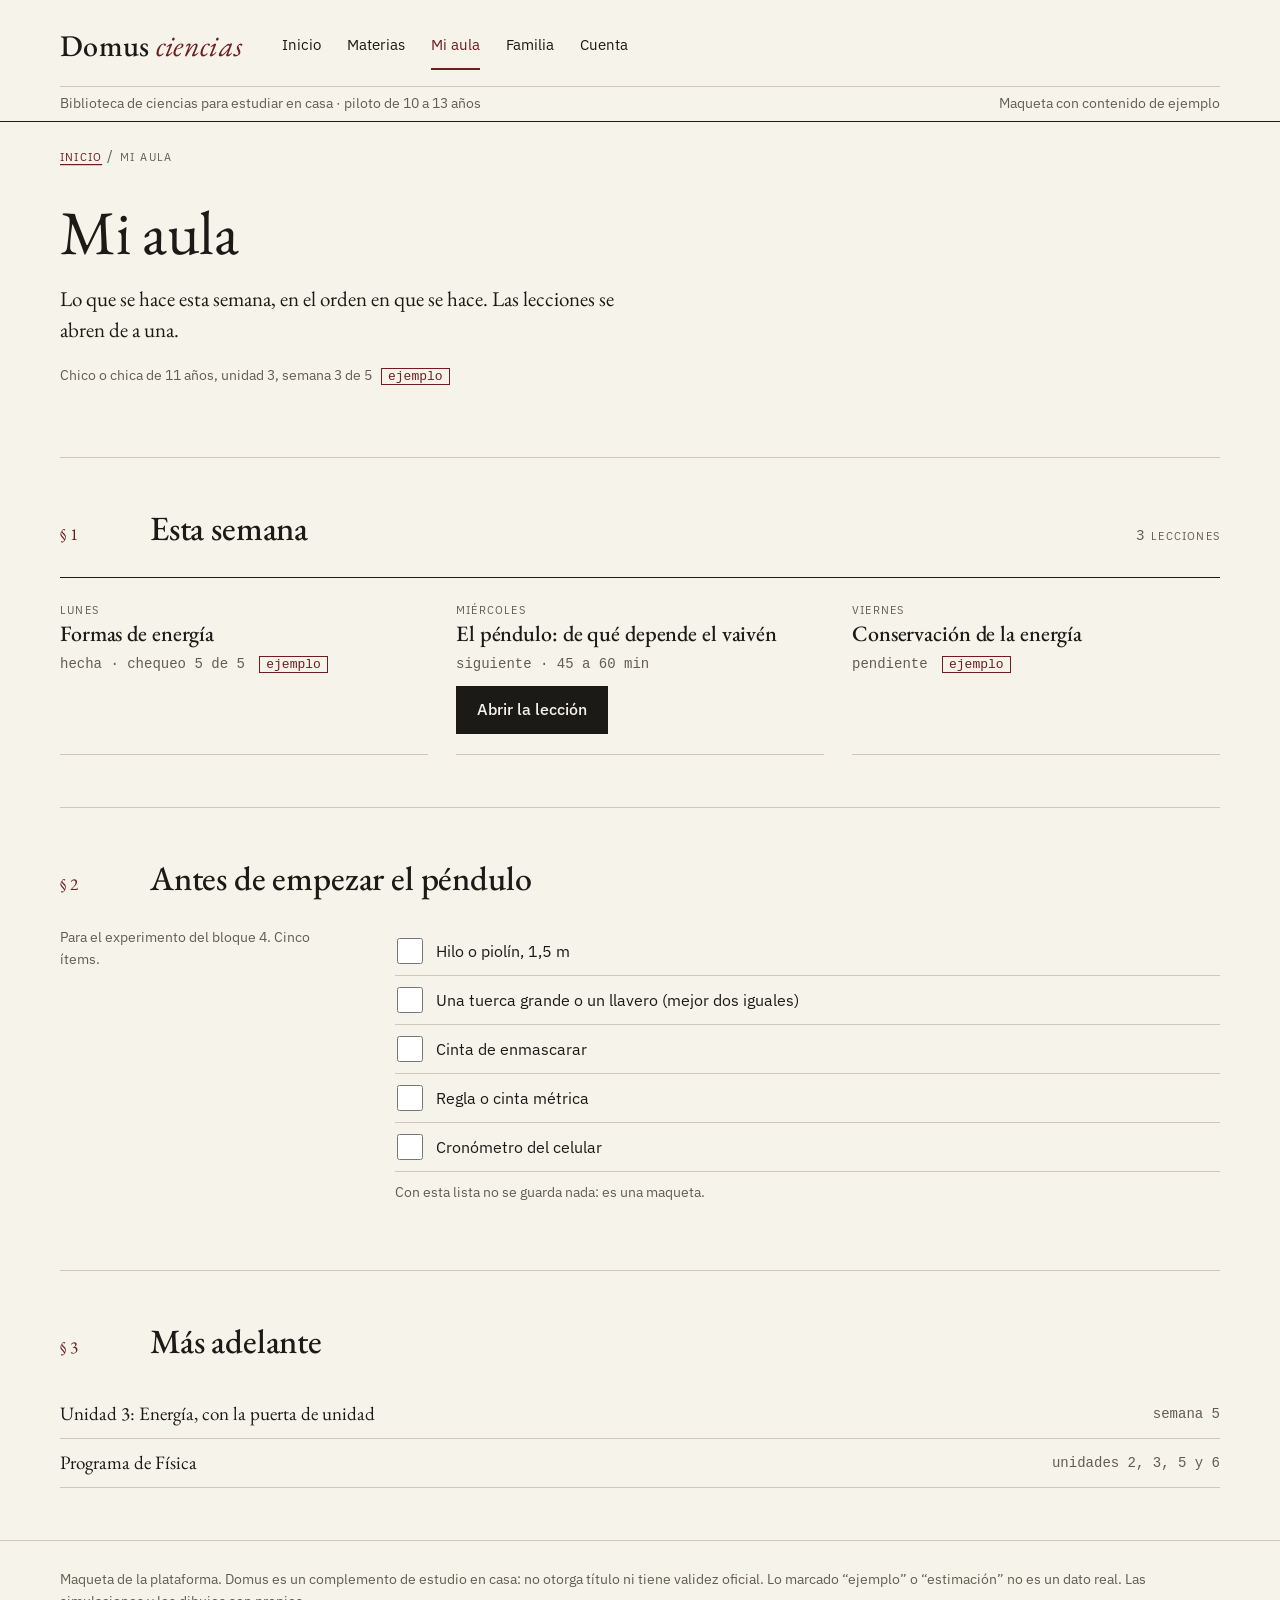
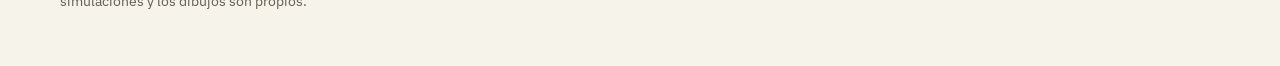
==== aula.html @ 7e51e681 "Maqueta navegable" ====
<!doctype html>
<html lang="es-AR">
<head>
<meta charset="utf-8">
<meta name="viewport" content="width=device-width,initial-scale=1">
<title>Mi aula · Domus</title>
<meta name="description" content="Domus: ciencias para estudiar en casa. Maqueta.">
<link rel="stylesheet" href="estilo.css">
</head>
<body>
<svg width="0" height="0" style="position:absolute" aria-hidden="true" focusable="false"><filter id="rough"><feTurbulence baseFrequency=".03" numOctaves="2" seed="3"/><feDisplacementMap in="SourceGraphic" scale="1.6"/></filter></svg>
<header class="top"><div class="wrap">
 <div class="bar">
  <a class="brand" href="index.html">Domus <i>ciencias</i></a>
  <nav class="main" aria-label="Principal"><a href="index.html"><svg viewBox="0 0 24 24" aria-hidden="true"><path d="M3 11 12 4l9 7"/><path d="M6 10v10h12V10"/><path d="M10 20v-5h4v5"/></svg><span>Inicio</span></a><a href="materias.html"><svg viewBox="0 0 24 24" aria-hidden="true"><rect x="4" y="4" width="7" height="7"/><rect x="13" y="4" width="7" height="7"/><rect x="4" y="13" width="7" height="7"/><rect x="13" y="13" width="7" height="7"/></svg><span>Materias</span></a><a href="aula.html" aria-current="page"><svg viewBox="0 0 24 24" aria-hidden="true"><path d="M12 6c-2-1.5-5-2-8-2v14c3 0 6 .5 8 2 2-1.5 5-2 8-2V4c-3 0-6 .5-8 2Z"/><path d="M12 6v14"/></svg><span>Mi aula</span></a><a href="familia.html"><svg viewBox="0 0 24 24" aria-hidden="true"><circle cx="9" cy="8" r="3"/><path d="M3 20c0-3.5 2.7-6 6-6s6 2.5 6 6"/><circle cx="17" cy="9" r="2.3"/><path d="M16.5 14.2c2.6.2 4.5 2.2 4.5 5.3"/></svg><span>Familia</span></a><a href="cuenta.html"><svg viewBox="0 0 24 24" aria-hidden="true"><circle cx="12" cy="12" r="9"/><circle cx="12" cy="10" r="3"/><path d="M6.5 18c1.2-2.2 3.2-3.2 5.5-3.2s4.3 1 5.5 3.2"/></svg><span>Cuenta</span></a></nav>
 </div>
 <div class="sub"><span>Biblioteca de ciencias para estudiar en casa · piloto de 10 a 13 años</span><span>Maqueta con contenido de ejemplo</span></div>
</div></header>
<main class="wrap">

<p class="sc crumb"><a href="index.html">Inicio</a> / Mi aula</p>
<div class="hero" style="grid-template-columns:1fr;padding-top:18px">
 <div><h1>Mi aula</h1>
 <p class="lede">Lo que se hace esta semana, en el orden en que se hace. Las lecciones se abren de a una.</p>
 <p class="small">Chico o chica de 11 años, unidad 3, semana 3 de 5 <span class="ej">ejemplo</span></p></div>
</div>
<section><div class="shead"><span class="num">§ 1</span><h2>Esta semana</h2><span class="sc">3 lecciones</span></div>
<div class="cards c3">
 <div class="card"><span class="sc">lunes</span><h3>Formas de energía</h3><p class="meta">hecha · chequeo 5 de 5 <span class="ej">ejemplo</span></p></div>
 <a class="card" href="leccion.html"><span class="sc">miércoles</span><h3>El péndulo: de qué depende el vaivén</h3><p class="meta">siguiente · 45 a 60 min</p><p><span class="btn p" style="margin-top:6px">Abrir la lección</span></p></a>
 <div class="card"><span class="sc">viernes</span><h3>Conservación de la energía</h3><p class="meta">pendiente <span class="ej">ejemplo</span></p></div>
</div></section>
<section><div class="shead"><span class="num">§ 2</span><h2>Antes de empezar el péndulo</h2></div>
<div class="cols2"><div><p class="small">Para el experimento del bloque 4. Cinco ítems.</p></div>
<div><div class="check"><input type="checkbox" id="m1"><label for="m1">Hilo o piolín, 1,5 m</label></div>
<div class="check"><input type="checkbox" id="m2"><label for="m2">Una tuerca grande o un llavero (mejor dos iguales)</label></div>
<div class="check"><input type="checkbox" id="m3"><label for="m3">Cinta de enmascarar</label></div>
<div class="check"><input type="checkbox" id="m4"><label for="m4">Regla o cinta métrica</label></div>
<div class="check"><input type="checkbox" id="m5"><label for="m5">Cronómetro del celular</label></div>
<p class="small" style="margin-top:10px">Con esta lista no se guarda nada: es una maqueta.</p></div></div></section>
<section><div class="shead"><span class="num">§ 3</span><h2>Más adelante</h2></div>
<ol class="toc"><li><a href="unidad.html">Unidad 3: Energía, con la puerta de unidad<span>semana 5</span></a></li><li><a href="materia.html">Programa de Física<span>unidades 2, 3, 5 y 6</span></a></li></ol></section>

</main>
<footer><div class="wrap"><p>Maqueta de la plataforma. Domus es un complemento de estudio en casa: no otorga título ni tiene validez oficial. Lo marcado “ejemplo” o “estimación” no es un dato real. Las simulaciones y los dibujos son propios.</p></div></footer>
<script src="comun.js"></script>
</body>
</html>
---- estilo.css ----
/* Domus · maqueta. Sistema visual editorial: papel, tinta, un bordó. */
@font-face{font-family:'EB Garamond';font-style:normal;font-weight:400 600;font-display:swap;src:url(fuentes/eb-garamond.woff2) format('woff2')}
@font-face{font-family:'EB Garamond';font-style:italic;font-weight:400 500;font-display:swap;src:url(fuentes/eb-garamond-italic.woff2) format('woff2')}
@font-face{font-family:'IBM Plex Sans';font-style:normal;font-weight:400 600;font-display:swap;src:url(fuentes/plex-sans.woff2) format('woff2')}
:root{
 --paper:#f6f3ea;--card:#fbf9f3;--ink:#1b1a17;--mute:#625c51;--rule:#cfc8b8;--line:#8a8372;--acc:#6e1e1e;
 --serif:'EB Garamond',Georgia,'Times New Roman',serif;
 --sans:'IBM Plex Sans',system-ui,-apple-system,'Segoe UI',Roboto,Arial,sans-serif;
 --mono:ui-monospace,'IBM Plex Mono',Menlo,Consolas,monospace;
 --hit:48px;--measure:62ch;
}
*{box-sizing:border-box}
html{-webkit-text-size-adjust:100%;scroll-padding-top:16px}
body{margin:0;background:var(--paper);color:var(--ink);font:400 16px/1.55 var(--sans);padding-bottom:72px}
a{color:inherit;text-decoration:none}
p a,.txt a,dd a{color:var(--acc);text-decoration:underline;text-underline-offset:3px}
:focus-visible{outline:3px solid var(--acc);outline-offset:2px}
.sc{font-variant:small-caps;letter-spacing:.08em;text-transform:lowercase;font-size:15px;color:var(--mute)}
.wrap{max-width:1240px;margin:0 auto;padding:0 20px}
h1,h2,h3{font-family:var(--serif);font-weight:400;margin:0;letter-spacing:-.005em}
h1{font-size:42px;line-height:1.04}
h2{font-size:30px;font-weight:500;line-height:1.1}
h3,h2.h3{font-size:22px;font-weight:500;line-height:1.2}
p{margin:0 0 1em;max-width:var(--measure)}
.lede{font-family:var(--serif);font-size:21px;line-height:1.45;max-width:560px;margin:20px 0}
.small{font-size:14px;color:var(--mute)}
.num{font-family:var(--serif);font-size:17px;color:var(--acc)}
.mono{font-family:var(--mono);font-size:14px}

/* encabezado y navegación */
header.top{border-bottom:1px solid var(--ink);background:var(--paper)}
.top .bar{display:flex;align-items:center;justify-content:space-between;gap:18px;padding:12px 0}
.brand{font-family:var(--serif);font-size:30px;font-weight:500;letter-spacing:.01em;white-space:nowrap}
.brand i{color:var(--acc);font-weight:400}
.sub{display:none}
nav.main{position:fixed;left:0;right:0;bottom:0;z-index:40;background:var(--paper);border-top:1px solid var(--ink);display:flex;padding-bottom:env(safe-area-inset-bottom)}
nav.main a{flex:1;min-height:60px;display:flex;flex-direction:column;align-items:center;justify-content:center;gap:2px;font-size:13px;color:var(--ink);border-top:3px solid transparent;margin-top:-1px;padding:4px 0}
nav.main a svg{width:24px;height:24px;fill:none;stroke:currentColor;stroke-width:1.4;stroke-linecap:round;stroke-linejoin:round}
nav.main a[aria-current=page]{color:var(--acc);border-top-color:var(--acc)}
.top .bar .hdr-link{display:none}

/* botones, campos */
.btn{display:inline-flex;align-items:center;justify-content:center;min-height:var(--hit);border:1px solid var(--ink);padding:8px 20px;font:500 16px/1.2 var(--sans);background:transparent;color:var(--ink);cursor:pointer;border-radius:0}
.btn.p{background:var(--ink);color:var(--paper)}
.btn:hover,.btn:active{border-color:var(--acc);color:var(--acc)}
.btn.p:hover,.btn.p:active{background:var(--acc);color:var(--paper)}
.btn[disabled]{opacity:.55;cursor:not-allowed}
.btns{display:flex;flex-wrap:wrap;gap:10px}
input[type=email],input[type=number],select{width:100%;min-height:var(--hit);font:16px var(--sans);padding:8px 12px;background:var(--card);border:2px solid var(--line);color:var(--ink);border-radius:0}
label{display:block;font-weight:500;margin:0 0 6px}
.chip{display:inline-flex;align-items:center;min-height:var(--hit);padding:8px 14px;border:2px solid var(--line);background:var(--card);font:16px var(--sans);color:var(--ink);cursor:pointer;border-radius:0;text-align:left}
.chip[aria-pressed=true],.chip[aria-checked=true]{border-color:var(--ink);background:var(--ink);color:var(--paper)}
.chips{display:flex;flex-wrap:wrap;gap:8px}
.ej{display:inline-block;font:13px var(--mono);color:var(--acc);border:1px solid var(--acc);padding:0 6px;margin-left:6px;vertical-align:middle;white-space:nowrap}
.tag{display:inline-block;font:13px var(--mono);padding:2px 8px;border:1px solid var(--line);margin:0 6px 4px 0}
.tag.scr{background:var(--ink);color:var(--paper);border-color:var(--ink)}
.notice{border-left:3px solid var(--acc);background:var(--card);padding:12px 16px;margin:18px 0}
.notice p:last-child{margin:0}

/* secciones */
section{padding:36px 0;border-bottom:1px solid var(--rule)}
section:last-of-type{border-bottom:0}
.crumb{padding-top:22px}
.crumb a{border-bottom:1px solid var(--rule)}
.shead{display:grid;grid-template-columns:48px 1fr;align-items:baseline;gap:4px 0;margin-bottom:22px}
.shead .sc,.shead>a{grid-column:2}
.shead>a.sc{display:inline-flex;align-items:center;min-height:44px}
.hero{display:grid;gap:28px;padding:30px 0 34px;border-bottom:1px solid var(--rule)}
.hero .art{max-width:380px}
svg.d{fill:none;stroke:var(--ink);stroke-width:1.2;stroke-linecap:round;stroke-linejoin:round;filter:url(#rough)}
svg.d .a{stroke:var(--acc)}
svg.d text{fill:var(--ink);stroke:none;font-family:var(--serif);font-size:11px;font-style:italic}
.subjects{display:grid;border-top:1px solid var(--ink)}
.subj{padding:20px 0;border-bottom:1px solid var(--rule);display:grid;grid-template-columns:84px 1fr;gap:18px;align-items:start;min-height:var(--hit)}
.subj svg{width:84px;height:84px}
.subj:hover h3,.card:hover h3{color:var(--acc)}
.subj p{margin:6px 0 0;font-size:15px;color:var(--mute)}
.cards{display:grid;border-top:1px solid var(--ink)}
.card{padding:18px 0 20px;border-bottom:1px solid var(--rule);display:block}
.card .meta{font:14px var(--mono);color:var(--mute);margin-top:8px}
.card p{font-size:15px;margin:8px 0 0;color:#3b3833}
.toc{padding:0;margin:0;list-style:none}
.toc li{border-bottom:1px solid var(--rule);font-family:var(--serif);font-size:19px}
.toc li>a,.toc li>.r{display:flex;justify-content:space-between;align-items:center;gap:12px;min-height:var(--hit);padding:6px 0}
.toc li span{font:14px var(--mono);color:var(--mute);text-align:right}
.toc a:hover{color:var(--acc)}
.filters{display:flex;gap:6px 8px;flex-wrap:wrap;align-items:center;margin:0 0 20px}
.filters a,.filters button{min-height:44px;display:inline-flex;align-items:center;padding:0 12px;border:0;border-bottom:2px solid transparent;background:none;font:16px var(--sans);color:var(--ink);cursor:pointer}
.filters [aria-current=true],.filters [aria-pressed=true]{border-bottom-color:var(--acc);color:var(--acc)}
dl.props{display:grid;grid-template-columns:110px 1fr;gap:8px 14px;font-size:15px;border-top:1px solid var(--rule);padding-top:14px;margin:0}
dl.props dt{color:var(--mute)}dl.props dd{margin:0}
ol.obj{padding-left:20px;font-family:var(--serif);font-size:19px;margin:0 0 1em}
ol.obj li,ul.plain li{margin-bottom:.4em}
ul.plain,ol.steps{padding-left:22px;margin:0 0 1em}
ol.steps li{margin-bottom:.45em}
.tbl{width:100%;border-collapse:collapse;font-size:15px}
.tbl th,.tbl td{text-align:left;border-bottom:1px solid var(--rule);padding:9px 12px 9px 0;vertical-align:top}
.tbl thead th,.tbl tr:first-child th{font-family:var(--serif);font-size:19px;font-weight:500;border-bottom:1px solid var(--ink)}
.tbl tbody th{font-weight:400;color:var(--mute)}
.scroll{overflow-x:auto}
.tbl a{display:inline-block;padding:10px 0;color:var(--acc);text-decoration:underline;text-underline-offset:3px}
details{border-bottom:1px solid var(--rule)}
summary{min-height:var(--hit);display:flex;align-items:center;cursor:pointer;font-weight:500;padding:4px 0}
details>*:not(summary){margin-top:0}
.quote{border-left:1px solid var(--acc);padding-left:18px;font-family:var(--serif);font-style:italic;font-size:19px}

/* ficha lateral (panel) */
dialog.ficha{border:0;border-top:1px solid var(--ink);background:var(--paper);color:var(--ink);padding:0;margin:auto 0 0;width:100%;max-width:100%;max-height:88vh;overflow:auto;border-radius:0}
dialog.ficha::backdrop{background:rgba(27,26,23,.4)}
dialog.ficha .in{padding:22px 20px 30px}
dialog.ficha .hd{display:flex;justify-content:space-between;align-items:flex-start;gap:14px;margin-bottom:14px}
dialog.modal{border:1px solid var(--ink);background:var(--paper);color:var(--ink);padding:20px;width:min(480px,calc(100% - 24px));border-radius:0}
dialog.modal::backdrop{background:rgba(27,26,23,.4)}

/* simulación */
.simbox{display:grid;gap:20px}
.stage{border:1px solid var(--ink);background:var(--card)}
.stage canvas{display:block;width:100%;height:360px;touch-action:none}
.ctl{padding:0}
.ctl .line{display:flex;align-items:center;gap:8px;margin-bottom:6px}
.ctl .line .lb{min-width:76px}
.ctl .line b{font:14px var(--mono);font-weight:400;min-width:64px;text-align:right;color:var(--mute)}
.ctl input[type=range]{flex:1;min-width:0;height:44px;margin:0;accent-color:var(--acc);touch-action:pan-y}
.step{min-width:44px;min-height:44px;padding:0;font-size:22px}
.formula{font-family:var(--serif);font-size:30px;font-style:italic;margin:16px 0 4px}
.readout{font:14px/1.7 var(--mono);border-top:1px solid var(--rule);padding-top:10px;margin-top:12px}
.meter{height:14px;border:1px solid var(--ink);background:var(--paper);position:relative;margin:4px 0 8px}
.meter>i{position:absolute;left:0;top:0;bottom:0;background:var(--ink)}
.meter>b{position:absolute;top:-4px;bottom:-4px;width:2px;background:var(--acc)}

/* preguntas y chequeo */
.q{border-top:1px solid var(--rule);padding:14px 0}
.mark{display:flex;gap:8px;margin-top:8px;flex-wrap:wrap}
.opt{display:block;width:100%;text-align:left;margin:6px 0}
.fb{margin-top:8px;padding:10px 12px;border-left:3px solid var(--ink);background:var(--card)}
.fb.bad{border-left-color:var(--acc)}
.sema{display:inline-flex;align-items:center;gap:6px;font-weight:500}
.sema .d{width:22px;height:22px;border:2px solid var(--ink);display:inline-flex;align-items:center;justify-content:center;font-size:14px;line-height:1;flex:none}
.sema.g .d{background:var(--ink);color:var(--paper)}
.sema.y .d{background:linear-gradient(90deg,var(--ink) 50%,var(--paper) 50%)}
.sema.r .d{border-color:var(--acc);color:var(--acc);background:var(--paper)}
.alert{border-left:3px solid var(--acc);padding:10px 14px;margin:10px 0;background:var(--card)}
.check{display:flex;align-items:center;gap:10px;border-bottom:1px solid var(--rule)}
.check input{width:26px;height:26px;accent-color:var(--acc);flex:none;margin-left:2px}
.check label{margin:0;font-weight:400;flex:1;min-height:var(--hit);display:flex;align-items:center}
.pc{display:grid;gap:16px}
.pc>div{border-top:1px solid var(--ink);padding-top:12px}
footer{padding:28px 0 40px;font-size:14px;color:var(--mute);border-top:1px solid var(--rule)}
footer p{max-width:none}

@media(max-width:959px){
 .simbox>div:first-child{display:contents}
 .stage{position:sticky;top:0;z-index:5}
 .stage canvas{height:min(280px,36vh)}
}
@media(min-width:760px){
 .wrap{padding:0 32px}
 .subjects{grid-template-columns:repeat(2,1fr);column-gap:32px}
 .cards.c2,.cards.c3{grid-template-columns:repeat(2,1fr);column-gap:28px}
 .pc{grid-template-columns:1fr 1fr;gap:28px}
}
@media(min-width:960px){
 body{padding-bottom:0}
 h1{font-size:62px}h2{font-size:34px}
 .wrap{padding:0 40px}
 .top .bar{padding:22px 0 16px;justify-content:flex-start;gap:40px}
 nav.main{position:static;border:0;background:none;padding:0;gap:26px;flex:1;width:auto}
 nav.main a{flex:none;flex-direction:row;min-height:var(--hit);border-top:0;border-bottom:2px solid transparent;margin:0;font-size:15px;gap:7px}
 nav.main a svg{display:none}
 nav.main a[aria-current=page]{border-bottom-color:var(--acc)}
 .sub{display:flex;justify-content:space-between;border-top:1px solid var(--rule);padding:6px 0;font-size:14px;color:var(--mute)}
 .top .bar .hdr-link{display:inline-flex}
 .hero{grid-template-columns:7fr 5fr;gap:60px;padding:64px 0 56px;align-items:center}
 section{padding:52px 0}
 .shead{grid-template-columns:90px 1fr auto;margin-bottom:30px}
 .shead .sc,.shead>a{grid-column:auto}
 .subjects{grid-template-columns:repeat(3,1fr);column-gap:36px}
 .cards.c3{grid-template-columns:repeat(3,1fr)}
 .cards.c4{grid-template-columns:repeat(4,1fr);column-gap:28px}
 .cols2{display:grid;grid-template-columns:3fr 9fr;gap:60px}
 .feature{display:grid;grid-template-columns:5fr 7fr;gap:60px}
 .simbox{grid-template-columns:8fr 4fr;gap:48px;align-items:start}
 .stage canvas{height:440px}
 dialog.ficha{margin:0 0 0 auto;width:520px;height:100%;max-height:100%;border-top:0;border-left:1px solid var(--ink)}
 dialog.ficha .in{padding:40px}
 .pc{grid-template-columns:1fr 1fr}
}
.row{display:flex;flex-wrap:wrap;gap:8px}
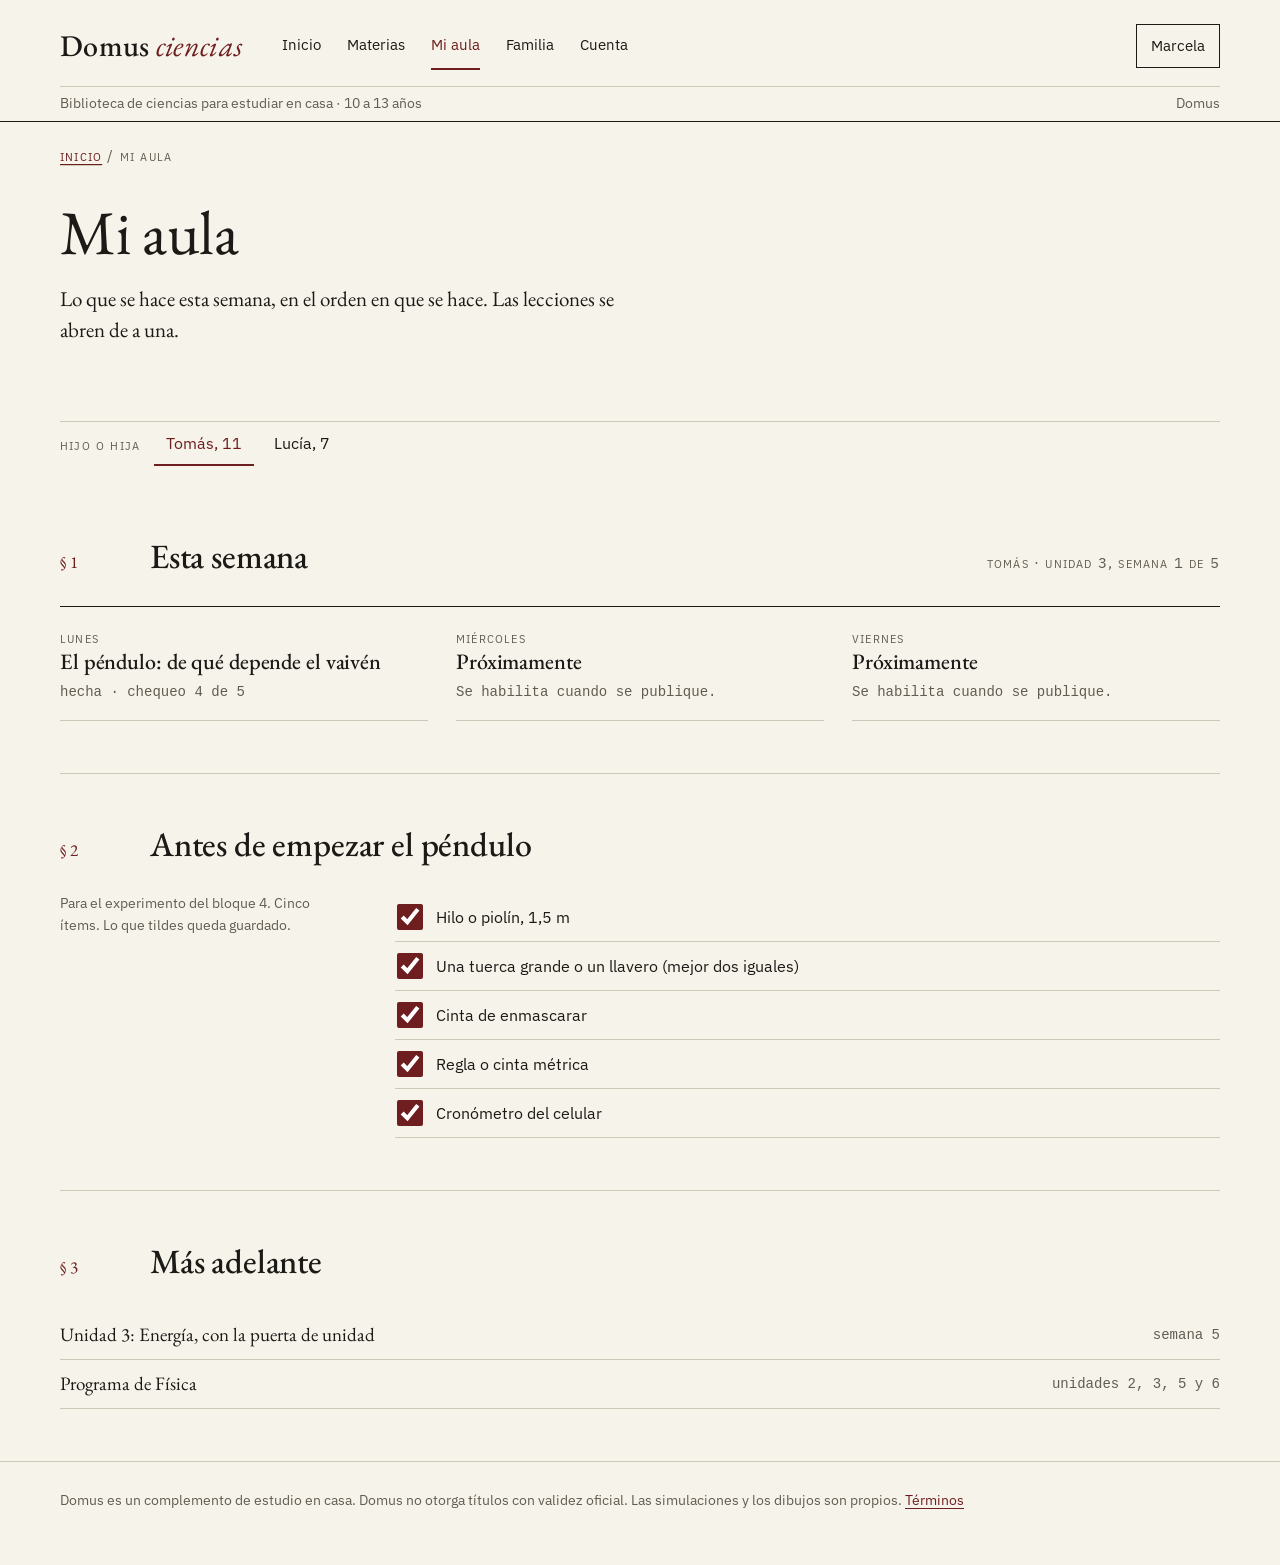
==== commit 38d4c5d2: "Domus: versión navegable" ====
--- a/aula.html
+++ b/aula.html
@@ -4,7 +4,7 @@
 <meta charset="utf-8">
 <meta name="viewport" content="width=device-width,initial-scale=1">
 <title>Mi aula · Domus</title>
-<meta name="description" content="Domus: ciencias para estudiar en casa. Maqueta.">
+<meta name="description" content="Domus: ciencias para estudiar en casa.">
 <link rel="stylesheet" href="estilo.css">
 </head>
 <body>
@@ -13,36 +13,22 @@
  <div class="bar">
   <a class="brand" href="index.html">Domus <i>ciencias</i></a>
   <nav class="main" aria-label="Principal"><a href="index.html"><svg viewBox="0 0 24 24" aria-hidden="true"><path d="M3 11 12 4l9 7"/><path d="M6 10v10h12V10"/><path d="M10 20v-5h4v5"/></svg><span>Inicio</span></a><a href="materias.html"><svg viewBox="0 0 24 24" aria-hidden="true"><rect x="4" y="4" width="7" height="7"/><rect x="13" y="4" width="7" height="7"/><rect x="4" y="13" width="7" height="7"/><rect x="13" y="13" width="7" height="7"/></svg><span>Materias</span></a><a href="aula.html" aria-current="page"><svg viewBox="0 0 24 24" aria-hidden="true"><path d="M12 6c-2-1.5-5-2-8-2v14c3 0 6 .5 8 2 2-1.5 5-2 8-2V4c-3 0-6 .5-8 2Z"/><path d="M12 6v14"/></svg><span>Mi aula</span></a><a href="familia.html"><svg viewBox="0 0 24 24" aria-hidden="true"><circle cx="9" cy="8" r="3"/><path d="M3 20c0-3.5 2.7-6 6-6s6 2.5 6 6"/><circle cx="17" cy="9" r="2.3"/><path d="M16.5 14.2c2.6.2 4.5 2.2 4.5 5.3"/></svg><span>Familia</span></a><a href="cuenta.html"><svg viewBox="0 0 24 24" aria-hidden="true"><circle cx="12" cy="12" r="9"/><circle cx="12" cy="10" r="3"/><path d="M6.5 18c1.2-2.2 3.2-3.2 5.5-3.2s4.3 1 5.5 3.2"/></svg><span>Cuenta</span></a></nav>
+  <a class="quien" id="quien" href="cuenta.html">Ingresar</a>
  </div>
- <div class="sub"><span>Biblioteca de ciencias para estudiar en casa · piloto de 10 a 13 años</span><span>Maqueta con contenido de ejemplo</span></div>
+ <div class="sub"><span>Biblioteca de ciencias para estudiar en casa · 10 a 13 años</span><span>Domus</span></div>
 </div></header>
 <main class="wrap">
 
 <p class="sc crumb"><a href="index.html">Inicio</a> / Mi aula</p>
-<div class="hero" style="grid-template-columns:1fr;padding-top:18px">
- <div><h1>Mi aula</h1>
- <p class="lede">Lo que se hace esta semana, en el orden en que se hace. Las lecciones se abren de a una.</p>
- <p class="small">Chico o chica de 11 años, unidad 3, semana 3 de 5 <span class="ej">ejemplo</span></p></div>
-</div>
-<section><div class="shead"><span class="num">§ 1</span><h2>Esta semana</h2><span class="sc">3 lecciones</span></div>
-<div class="cards c3">
- <div class="card"><span class="sc">lunes</span><h3>Formas de energía</h3><p class="meta">hecha · chequeo 5 de 5 <span class="ej">ejemplo</span></p></div>
- <a class="card" href="leccion.html"><span class="sc">miércoles</span><h3>El péndulo: de qué depende el vaivén</h3><p class="meta">siguiente · 45 a 60 min</p><p><span class="btn p" style="margin-top:6px">Abrir la lección</span></p></a>
- <div class="card"><span class="sc">viernes</span><h3>Conservación de la energía</h3><p class="meta">pendiente <span class="ej">ejemplo</span></p></div>
-</div></section>
-<section><div class="shead"><span class="num">§ 2</span><h2>Antes de empezar el péndulo</h2></div>
-<div class="cols2"><div><p class="small">Para el experimento del bloque 4. Cinco ítems.</p></div>
-<div><div class="check"><input type="checkbox" id="m1"><label for="m1">Hilo o piolín, 1,5 m</label></div>
-<div class="check"><input type="checkbox" id="m2"><label for="m2">Una tuerca grande o un llavero (mejor dos iguales)</label></div>
-<div class="check"><input type="checkbox" id="m3"><label for="m3">Cinta de enmascarar</label></div>
-<div class="check"><input type="checkbox" id="m4"><label for="m4">Regla o cinta métrica</label></div>
-<div class="check"><input type="checkbox" id="m5"><label for="m5">Cronómetro del celular</label></div>
-<p class="small" style="margin-top:10px">Con esta lista no se guarda nada: es una maqueta.</p></div></div></section>
-<section><div class="shead"><span class="num">§ 3</span><h2>Más adelante</h2></div>
-<ol class="toc"><li><a href="unidad.html">Unidad 3: Energía, con la puerta de unidad<span>semana 5</span></a></li><li><a href="materia.html">Programa de Física<span>unidades 2, 3, 5 y 6</span></a></li></ol></section>
+<div class="hero" style="grid-template-columns:1fr;padding-top:18px"><div><h1>Mi aula</h1>
+<p class="lede">Lo que se hace esta semana, en el orden en que se hace. Las lecciones se abren de a una.</p></div></div>
+<div id="app"><noscript><p>Esta página necesita JavaScript para mostrar los datos de tu cuenta.</p></noscript></div>
 
 </main>
-<footer><div class="wrap"><p>Maqueta de la plataforma. Domus es un complemento de estudio en casa: no otorga título ni tiene validez oficial. Lo marcado “ejemplo” o “estimación” no es un dato real. Las simulaciones y los dibujos son propios.</p></div></footer>
+<footer><div class="wrap"><p>Domus es un complemento de estudio en casa. Domus no otorga títulos con validez oficial. Las simulaciones y los dibujos son propios. <a href="cuenta.html#terminos">Términos</a></p></div></footer>
 <script src="comun.js"></script>
+<script src="estado.js"></script>
+<script src="selector.js"></script>
+<script src="aula.js"></script>
 </body>
 </html>
--- a/estilo.css
+++ b/estilo.css
@@ -1,4 +1,4 @@
-/* Domus · maqueta. Sistema visual editorial: papel, tinta, un bordó. */
+/* Domus. Sistema visual editorial: papel, tinta, un bordó. */
 @font-face{font-family:'EB Garamond';font-style:normal;font-weight:400 600;font-display:swap;src:url(fuentes/eb-garamond.woff2) format('woff2')}
 @font-face{font-family:'EB Garamond';font-style:italic;font-weight:400 500;font-display:swap;src:url(fuentes/eb-garamond-italic.woff2) format('woff2')}
 @font-face{font-family:'IBM Plex Sans';font-style:normal;font-weight:400 600;font-display:swap;src:url(fuentes/plex-sans.woff2) format('woff2')}
@@ -46,12 +46,11 @@
 .btn.p:hover,.btn.p:active{background:var(--acc);color:var(--paper)}
 .btn[disabled]{opacity:.55;cursor:not-allowed}
 .btns{display:flex;flex-wrap:wrap;gap:10px}
-input[type=email],input[type=number],select{width:100%;min-height:var(--hit);font:16px var(--sans);padding:8px 12px;background:var(--card);border:2px solid var(--line);color:var(--ink);border-radius:0}
+input[type=email],input[type=number],input[type=text],input[type=password],select{width:100%;min-height:var(--hit);font:16px var(--sans);padding:8px 12px;background:var(--card);border:2px solid var(--line);color:var(--ink);border-radius:0}
 label{display:block;font-weight:500;margin:0 0 6px}
 .chip{display:inline-flex;align-items:center;min-height:var(--hit);padding:8px 14px;border:2px solid var(--line);background:var(--card);font:16px var(--sans);color:var(--ink);cursor:pointer;border-radius:0;text-align:left}
 .chip[aria-pressed=true],.chip[aria-checked=true]{border-color:var(--ink);background:var(--ink);color:var(--paper)}
 .chips{display:flex;flex-wrap:wrap;gap:8px}
-.ej{display:inline-block;font:13px var(--mono);color:var(--acc);border:1px solid var(--acc);padding:0 6px;margin-left:6px;vertical-align:middle;white-space:nowrap}
 .tag{display:inline-block;font:13px var(--mono);padding:2px 8px;border:1px solid var(--line);margin:0 6px 4px 0}
 .tag.scr{background:var(--ink);color:var(--paper);border-color:var(--ink)}
 .notice{border-left:3px solid var(--acc);background:var(--card);padding:12px 16px;margin:18px 0}
@@ -186,3 +185,8 @@
  .pc{grid-template-columns:1fr 1fr}
 }
 .row{display:flex;flex-wrap:wrap;gap:8px}
+
+.quien{display:inline-flex;align-items:center;min-height:44px;padding:0 14px;border:1px solid var(--ink);font-size:15px;color:var(--ink);white-space:nowrap;max-width:140px;overflow:hidden;text-overflow:ellipsis}
+.quien:hover{color:var(--acc);border-color:var(--acc)}
+@media(min-width:960px){.top .bar .quien{margin-left:auto}}
+.vh{position:absolute;width:1px;height:1px;overflow:hidden;clip:rect(0 0 0 0);white-space:nowrap}
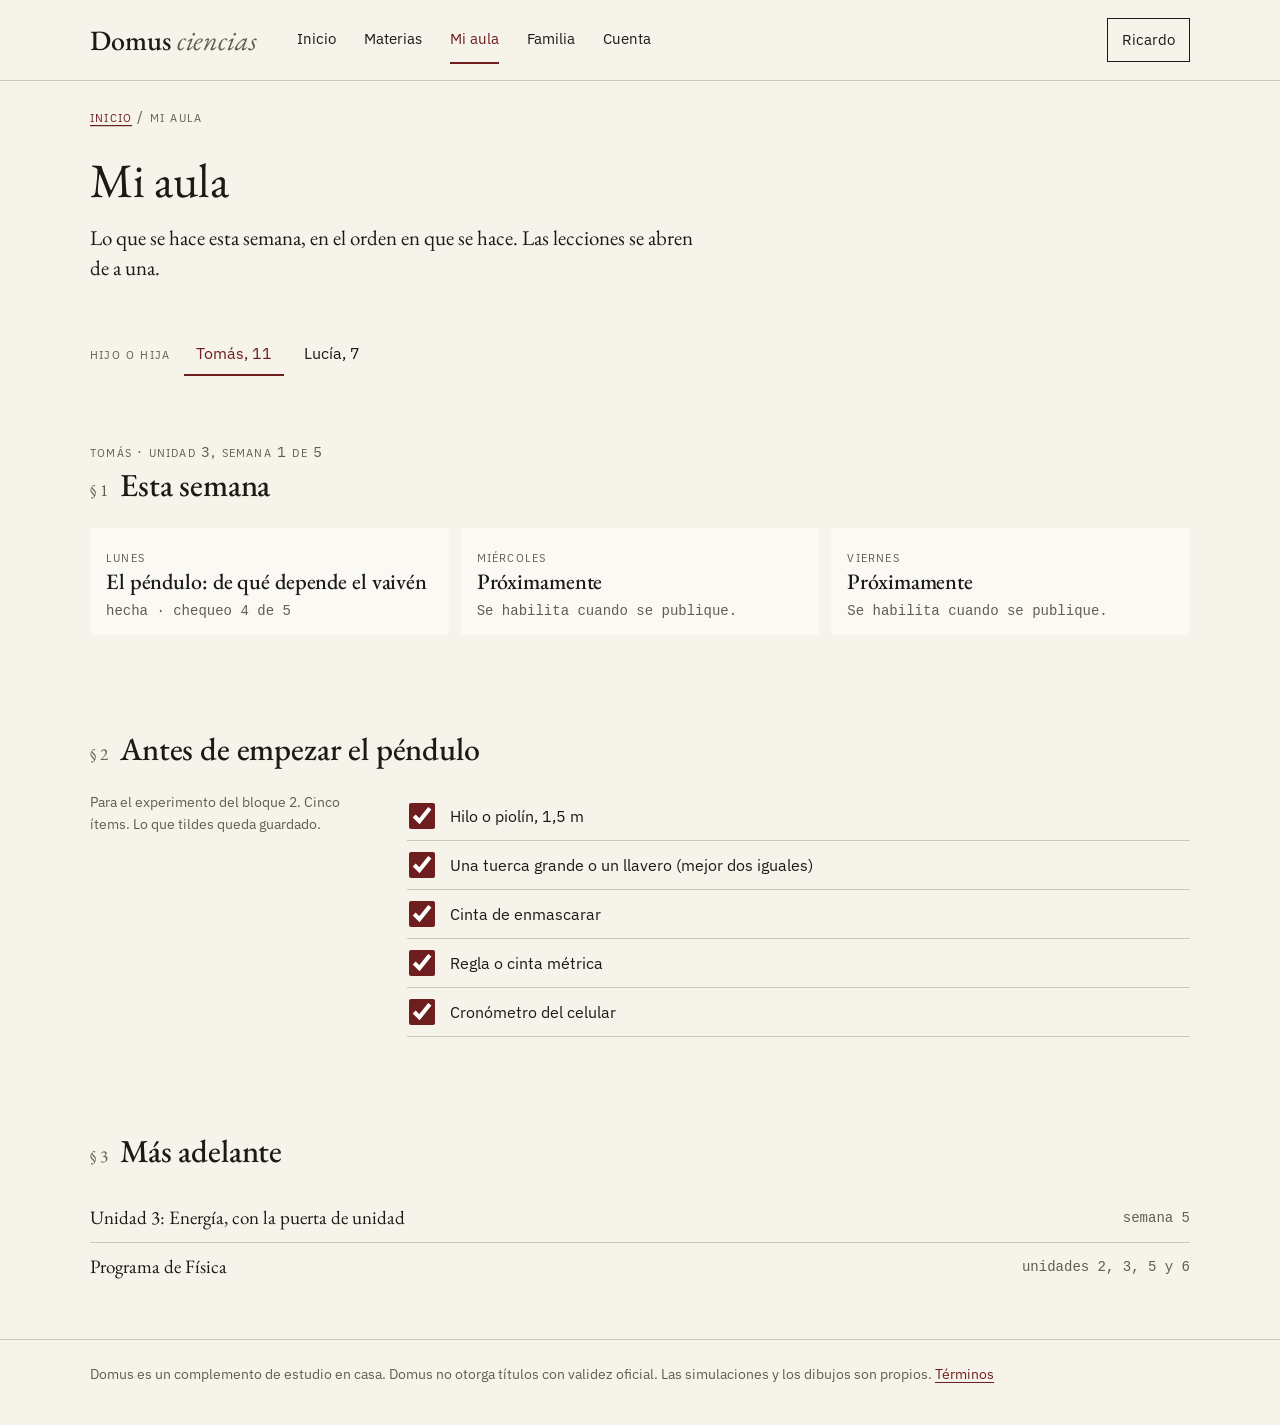
==== commit c31581ab: "Rediseño según el design system Domus: más simple, experiencia primero - estilo.css nuevo: papel, ti" ====
--- a/aula.html
+++ b/aula.html
@@ -8,14 +8,12 @@
 <link rel="stylesheet" href="estilo.css">
 </head>
 <body>
-<svg width="0" height="0" style="position:absolute" aria-hidden="true" focusable="false"><filter id="rough"><feTurbulence baseFrequency=".03" numOctaves="2" seed="3"/><feDisplacementMap in="SourceGraphic" scale="1.6"/></filter></svg>
 <header class="top"><div class="wrap">
  <div class="bar">
   <a class="brand" href="index.html">Domus <i>ciencias</i></a>
   <nav class="main" aria-label="Principal"><a href="index.html"><svg viewBox="0 0 24 24" aria-hidden="true"><path d="M3 11 12 4l9 7"/><path d="M6 10v10h12V10"/><path d="M10 20v-5h4v5"/></svg><span>Inicio</span></a><a href="materias.html"><svg viewBox="0 0 24 24" aria-hidden="true"><rect x="4" y="4" width="7" height="7"/><rect x="13" y="4" width="7" height="7"/><rect x="4" y="13" width="7" height="7"/><rect x="13" y="13" width="7" height="7"/></svg><span>Materias</span></a><a href="aula.html" aria-current="page"><svg viewBox="0 0 24 24" aria-hidden="true"><path d="M12 6c-2-1.5-5-2-8-2v14c3 0 6 .5 8 2 2-1.5 5-2 8-2V4c-3 0-6 .5-8 2Z"/><path d="M12 6v14"/></svg><span>Mi aula</span></a><a href="familia.html"><svg viewBox="0 0 24 24" aria-hidden="true"><circle cx="9" cy="8" r="3"/><path d="M3 20c0-3.5 2.7-6 6-6s6 2.5 6 6"/><circle cx="17" cy="9" r="2.3"/><path d="M16.5 14.2c2.6.2 4.5 2.2 4.5 5.3"/></svg><span>Familia</span></a><a href="cuenta.html"><svg viewBox="0 0 24 24" aria-hidden="true"><circle cx="12" cy="12" r="9"/><circle cx="12" cy="10" r="3"/><path d="M6.5 18c1.2-2.2 3.2-3.2 5.5-3.2s4.3 1 5.5 3.2"/></svg><span>Cuenta</span></a></nav>
   <a class="quien" id="quien" href="cuenta.html">Ingresar</a>
  </div>
- <div class="sub"><span>Biblioteca de ciencias para estudiar en casa · 10 a 13 años</span><span>Domus</span></div>
 </div></header>
 <main class="wrap">
 
--- a/estilo.css
+++ b/estilo.css
@@ -1,192 +1,196 @@
-/* Domus. Sistema visual editorial: papel, tinta, un bordó. */
+/* Domus. Papel, tinta y un bordó. Sobrio y liviano: se separa con aire, no con líneas.
+   Valores del design system Domus (tokens.json). El bordó (--acc) es solo para acción y foco. */
 @font-face{font-family:'EB Garamond';font-style:normal;font-weight:400 600;font-display:swap;src:url(fuentes/eb-garamond.woff2) format('woff2')}
 @font-face{font-family:'EB Garamond';font-style:italic;font-weight:400 500;font-display:swap;src:url(fuentes/eb-garamond-italic.woff2) format('woff2')}
 @font-face{font-family:'IBM Plex Sans';font-style:normal;font-weight:400 600;font-display:swap;src:url(fuentes/plex-sans.woff2) format('woff2')}
 :root{
  --paper:#f6f3ea;--card:#fbf9f3;--ink:#1b1a17;--mute:#625c51;--rule:#cfc8b8;--line:#8a8372;--acc:#6e1e1e;
  --serif:'EB Garamond',Georgia,'Times New Roman',serif;
- --sans:'IBM Plex Sans',system-ui,-apple-system,'Segoe UI',Roboto,Arial,sans-serif;
+ --sans:'IBM Plex Sans',system-ui,-apple-system,'Segoe UI',sans-serif;
  --mono:ui-monospace,'IBM Plex Mono',Menlo,Consolas,monospace;
- --hit:48px;--measure:62ch;
+ --s1:4px;--s2:8px;--s3:12px;--s4:16px;--s5:24px;--s6:32px;
+ --hit:48px;--measure:62ch;--stage-h:360px;
 }
 *{box-sizing:border-box}
 html{-webkit-text-size-adjust:100%;scroll-padding-top:16px}
-body{margin:0;background:var(--paper);color:var(--ink);font:400 16px/1.55 var(--sans);padding-bottom:72px}
+body{margin:0;background:var(--paper);color:var(--ink);font:400 16px/1.55 var(--sans);padding-bottom:76px}
 a{color:inherit;text-decoration:none}
-p a,.txt a,dd a{color:var(--acc);text-decoration:underline;text-underline-offset:3px}
+p a,.txt a,dd a,td a,li a.u{color:var(--acc);text-decoration:underline;text-underline-offset:3px}
 :focus-visible{outline:3px solid var(--acc);outline-offset:2px}
-.sc{font-variant:small-caps;letter-spacing:.08em;text-transform:lowercase;font-size:15px;color:var(--mute)}
-.wrap{max-width:1240px;margin:0 auto;padding:0 20px}
+.wrap{max-width:1180px;margin:0 auto;padding:0 var(--s4)}
+
+/* texto */
 h1,h2,h3{font-family:var(--serif);font-weight:400;margin:0;letter-spacing:-.005em}
-h1{font-size:42px;line-height:1.04}
-h2{font-size:30px;font-weight:500;line-height:1.1}
+h1{font-size:36px;line-height:1.1}
+h2{font-size:28px;font-weight:500;line-height:1.15}
 h3,h2.h3{font-size:22px;font-weight:500;line-height:1.2}
 p{margin:0 0 1em;max-width:var(--measure)}
-.lede{font-family:var(--serif);font-size:21px;line-height:1.45;max-width:560px;margin:20px 0}
+.lede{font-family:var(--serif);font-size:21px;line-height:1.45;max-width:var(--measure);margin:var(--s4) 0}
 .small{font-size:14px;color:var(--mute)}
-.num{font-family:var(--serif);font-size:17px;color:var(--acc)}
+.sc{font-variant:small-caps;letter-spacing:.08em;text-transform:lowercase;font-size:15px;color:var(--mute)}
+.num{font-family:var(--serif);font-size:17px;color:var(--mute)}
 .mono{font-family:var(--mono);font-size:14px}
+.vh{position:absolute;width:1px;height:1px;overflow:hidden;clip:rect(0 0 0 0);white-space:nowrap}
 
 /* encabezado y navegación */
-header.top{border-bottom:1px solid var(--ink);background:var(--paper)}
-.top .bar{display:flex;align-items:center;justify-content:space-between;gap:18px;padding:12px 0}
-.brand{font-family:var(--serif);font-size:30px;font-weight:500;letter-spacing:.01em;white-space:nowrap}
-.brand i{color:var(--acc);font-weight:400}
-.sub{display:none}
-nav.main{position:fixed;left:0;right:0;bottom:0;z-index:40;background:var(--paper);border-top:1px solid var(--ink);display:flex;padding-bottom:env(safe-area-inset-bottom)}
-nav.main a{flex:1;min-height:60px;display:flex;flex-direction:column;align-items:center;justify-content:center;gap:2px;font-size:13px;color:var(--ink);border-top:3px solid transparent;margin-top:-1px;padding:4px 0}
+header.top{border-bottom:1px solid var(--rule);background:var(--paper)}
+.top .bar{display:flex;align-items:center;justify-content:space-between;gap:var(--s4);padding:var(--s3) 0}
+.brand{font-family:var(--serif);font-size:28px;font-weight:500;white-space:nowrap;line-height:1}
+.brand i{color:var(--mute);font-weight:400}
+nav.main{position:fixed;left:0;right:0;bottom:0;z-index:40;background:var(--paper);border-top:1px solid var(--rule);display:flex;padding-bottom:env(safe-area-inset-bottom)}
+nav.main a{flex:1;min-height:62px;display:flex;flex-direction:column;align-items:center;justify-content:center;gap:2px;font-size:13px;color:var(--ink);border-top:3px solid transparent;margin-top:-1px}
 nav.main a svg{width:24px;height:24px;fill:none;stroke:currentColor;stroke-width:1.4;stroke-linecap:round;stroke-linejoin:round}
 nav.main a[aria-current=page]{color:var(--acc);border-top-color:var(--acc)}
-.top .bar .hdr-link{display:none}
+.quien{display:inline-flex;align-items:center;min-height:44px;padding:0 14px;border:1px solid var(--ink);font-size:15px;white-space:nowrap;max-width:150px;overflow:hidden;text-overflow:ellipsis}
+.quien:hover{color:var(--acc);border-color:var(--acc)}
+.crumb{padding-top:var(--s5);margin-bottom:var(--s2)}
+.crumb a{border-bottom:1px solid var(--rule)}
 
 /* botones, campos */
-.btn{display:inline-flex;align-items:center;justify-content:center;min-height:var(--hit);border:1px solid var(--ink);padding:8px 20px;font:500 16px/1.2 var(--sans);background:transparent;color:var(--ink);cursor:pointer;border-radius:0}
+.btn{display:inline-flex;align-items:center;justify-content:center;min-height:var(--hit);border:1px solid var(--ink);padding:8px 20px;font:500 16px/1.2 var(--sans);background:transparent;color:var(--ink);cursor:pointer;border-radius:0;text-align:center}
 .btn.p{background:var(--ink);color:var(--paper)}
 .btn:hover,.btn:active{border-color:var(--acc);color:var(--acc)}
-.btn.p:hover,.btn.p:active{background:var(--acc);color:var(--paper)}
+.btn.p:hover,.btn.p:active{background:var(--acc);border-color:var(--acc);color:var(--paper)}
 .btn[disabled]{opacity:.55;cursor:not-allowed}
-.btns{display:flex;flex-wrap:wrap;gap:10px}
+.btns{display:flex;flex-wrap:wrap;gap:var(--s2)}
 input[type=email],input[type=number],input[type=text],input[type=password],select{width:100%;min-height:var(--hit);font:16px var(--sans);padding:8px 12px;background:var(--card);border:2px solid var(--line);color:var(--ink);border-radius:0}
 label{display:block;font-weight:500;margin:0 0 6px}
 .chip{display:inline-flex;align-items:center;min-height:var(--hit);padding:8px 14px;border:2px solid var(--line);background:var(--card);font:16px var(--sans);color:var(--ink);cursor:pointer;border-radius:0;text-align:left}
 .chip[aria-pressed=true],.chip[aria-checked=true]{border-color:var(--ink);background:var(--ink);color:var(--paper)}
-.chips{display:flex;flex-wrap:wrap;gap:8px}
+.chips{display:flex;flex-wrap:wrap;gap:var(--s2)}
 .tag{display:inline-block;font:13px var(--mono);padding:2px 8px;border:1px solid var(--line);margin:0 6px 4px 0}
 .tag.scr{background:var(--ink);color:var(--paper);border-color:var(--ink)}
-.notice{border-left:3px solid var(--acc);background:var(--card);padding:12px 16px;margin:18px 0}
-.notice p:last-child{margin:0}
+.notice,.alert{background:var(--card);padding:var(--s3) var(--s4);margin:var(--s4) 0;max-width:760px}
+.notice p:last-child,.alert p:last-child{margin:0}
+.alert b:first-child{color:var(--acc)}
 
-/* secciones */
-section{padding:36px 0;border-bottom:1px solid var(--rule)}
-section:last-of-type{border-bottom:0}
-.crumb{padding-top:22px}
-.crumb a{border-bottom:1px solid var(--rule)}
-.shead{display:grid;grid-template-columns:48px 1fr;align-items:baseline;gap:4px 0;margin-bottom:22px}
-.shead .sc,.shead>a{grid-column:2}
-.shead>a.sc{display:inline-flex;align-items:center;min-height:44px}
-.hero{display:grid;gap:28px;padding:30px 0 34px;border-bottom:1px solid var(--rule)}
-.hero .art{max-width:380px}
-svg.d{fill:none;stroke:var(--ink);stroke-width:1.2;stroke-linecap:round;stroke-linejoin:round;filter:url(#rough)}
+/* secciones: aire, no filetes */
+section{padding:var(--s6) 0}
+.shead{display:flex;flex-wrap:wrap;align-items:baseline;gap:var(--s1) var(--s3);margin-bottom:var(--s5)}
+.shead .sc{flex-basis:100%;order:-1}
+.shead>a.sc{flex-basis:auto;order:0;margin-left:auto;display:inline-flex;align-items:center;min-height:44px;color:var(--acc)}
+.hero{display:grid;gap:var(--s5);padding:var(--s5) 0 var(--s4)}
+.hero .art{max-width:420px}
+svg.d{fill:none;stroke:var(--ink);stroke-width:1.2;stroke-linecap:round;stroke-linejoin:round}
 svg.d .a{stroke:var(--acc)}
 svg.d text{fill:var(--ink);stroke:none;font-family:var(--serif);font-size:11px;font-style:italic}
-.subjects{display:grid;border-top:1px solid var(--ink)}
-.subj{padding:20px 0;border-bottom:1px solid var(--rule);display:grid;grid-template-columns:84px 1fr;gap:18px;align-items:start;min-height:var(--hit)}
-.subj svg{width:84px;height:84px}
-.subj:hover h3,.card:hover h3{color:var(--acc)}
-.subj p{margin:6px 0 0;font-size:15px;color:var(--mute)}
-.cards{display:grid;border-top:1px solid var(--ink)}
-.card{padding:18px 0 20px;border-bottom:1px solid var(--rule);display:block}
-.card .meta{font:14px var(--mono);color:var(--mute);margin-top:8px}
-.card p{font-size:15px;margin:8px 0 0;color:#3b3833}
+.subjects{display:grid}
+.subj{padding:var(--s4) 0;border-bottom:1px solid var(--rule);display:grid;grid-template-columns:72px 1fr;gap:var(--s4);align-items:start;min-height:var(--hit)}
+.subj svg{width:72px;height:72px}
+.subj:hover h3{color:var(--acc)}
+.subj p{margin:var(--s1) 0 0;font-size:15px;color:var(--mute)}
+.cards{display:grid;gap:var(--s3)}
+.card{padding:var(--s4);background:var(--card);display:block}
+.card .meta{font:14px var(--mono);color:var(--mute);margin:var(--s2) 0 0}
+.card p{font-size:15px;margin:var(--s2) 0 0}
+a.card:hover h3,a.card:hover .h3{color:var(--acc)}
 .toc{padding:0;margin:0;list-style:none}
 .toc li{border-bottom:1px solid var(--rule);font-family:var(--serif);font-size:19px}
-.toc li>a,.toc li>.r{display:flex;justify-content:space-between;align-items:center;gap:12px;min-height:var(--hit);padding:6px 0}
+.toc li:last-child{border-bottom:0}
+.toc li>a,.toc li>.r{display:flex;justify-content:space-between;align-items:center;gap:var(--s3);min-height:var(--hit);padding:6px 0}
 .toc li span{font:14px var(--mono);color:var(--mute);text-align:right}
 .toc a:hover{color:var(--acc)}
-.filters{display:flex;gap:6px 8px;flex-wrap:wrap;align-items:center;margin:0 0 20px}
-.filters a,.filters button{min-height:44px;display:inline-flex;align-items:center;padding:0 12px;border:0;border-bottom:2px solid transparent;background:none;font:16px var(--sans);color:var(--ink);cursor:pointer}
+.filters{display:flex;gap:6px var(--s2);flex-wrap:wrap;align-items:center;margin:0 0 var(--s4)}
+.filters a,.filters button{min-height:44px;display:inline-flex;align-items:center;padding:0 var(--s3);border:0;border-bottom:2px solid transparent;background:none;font:16px var(--sans);color:var(--ink);cursor:pointer}
 .filters [aria-current=true],.filters [aria-pressed=true]{border-bottom-color:var(--acc);color:var(--acc)}
-dl.props{display:grid;grid-template-columns:110px 1fr;gap:8px 14px;font-size:15px;border-top:1px solid var(--rule);padding-top:14px;margin:0}
+dl.props{display:grid;grid-template-columns:110px 1fr;gap:var(--s2) 14px;font-size:15px;margin:0}
 dl.props dt{color:var(--mute)}dl.props dd{margin:0}
 ol.obj{padding-left:20px;font-family:var(--serif);font-size:19px;margin:0 0 1em}
 ol.obj li,ul.plain li{margin-bottom:.4em}
-ul.plain,ol.steps{padding-left:22px;margin:0 0 1em}
+ul.plain,ol.steps{padding-left:22px;margin:0 0 1em;max-width:var(--measure)}
 ol.steps li{margin-bottom:.45em}
 .tbl{width:100%;border-collapse:collapse;font-size:15px}
 .tbl th,.tbl td{text-align:left;border-bottom:1px solid var(--rule);padding:9px 12px 9px 0;vertical-align:top}
-.tbl thead th,.tbl tr:first-child th{font-family:var(--serif);font-size:19px;font-weight:500;border-bottom:1px solid var(--ink)}
+.tbl thead th,.tbl tr:first-child th{font-family:var(--serif);font-size:18px;font-weight:500;border-bottom:1px solid var(--ink)}
 .tbl tbody th{font-weight:400;color:var(--mute)}
+.tbl td.n{font:14px var(--mono)}
 .scroll{overflow-x:auto}
-.tbl a{display:inline-block;padding:10px 0;color:var(--acc);text-decoration:underline;text-underline-offset:3px}
+.tbl a{display:inline-block;padding:10px 0}
 details{border-bottom:1px solid var(--rule)}
 summary{min-height:var(--hit);display:flex;align-items:center;cursor:pointer;font-weight:500;padding:4px 0}
-details>*:not(summary){margin-top:0}
-.quote{border-left:1px solid var(--acc);padding-left:18px;font-family:var(--serif);font-style:italic;font-size:19px}
+.cols2,.feature,.pc{display:grid;gap:var(--s5)}
 
-/* ficha lateral (panel) */
+/* pasos de la lección */
+.pasos{list-style:none;margin:var(--s4) 0 0;padding:0;display:flex;flex-wrap:wrap;gap:0 var(--s5);font-size:15px}
+.pasos a{display:inline-flex;align-items:center;min-height:44px;border-bottom:2px solid transparent;color:var(--ink)}
+.pasos a:hover{color:var(--acc)}
+.pasos .hecho a{color:var(--mute)}
+.pasos [aria-current=step]{color:var(--acc);border-bottom-color:var(--acc)}
+
+/* ficha lateral */
 dialog.ficha{border:0;border-top:1px solid var(--ink);background:var(--paper);color:var(--ink);padding:0;margin:auto 0 0;width:100%;max-width:100%;max-height:88vh;overflow:auto;border-radius:0}
 dialog.ficha::backdrop{background:rgba(27,26,23,.4)}
 dialog.ficha .in{padding:22px 20px 30px}
 dialog.ficha .hd{display:flex;justify-content:space-between;align-items:flex-start;gap:14px;margin-bottom:14px}
-dialog.modal{border:1px solid var(--ink);background:var(--paper);color:var(--ink);padding:20px;width:min(480px,calc(100% - 24px));border-radius:0}
-dialog.modal::backdrop{background:rgba(27,26,23,.4)}
 
-/* simulación */
-.simbox{display:grid;gap:20px}
-.stage{border:1px solid var(--ink);background:var(--card)}
-.stage canvas{display:block;width:100%;height:360px;touch-action:none}
-.ctl{padding:0}
-.ctl .line{display:flex;align-items:center;gap:8px;margin-bottom:6px}
-.ctl .line .lb{min-width:76px}
+/* simulación: lo más grande de la pantalla */
+.simbox{display:grid;gap:var(--s5)}
+.simbox>*,.cols2>*,.pc>*,.feature>*,.hero>*{min-width:0}
+.stage{border:1px solid var(--line);background:var(--card)}
+.stage canvas{display:block;width:100%;height:var(--stage-h);touch-action:none}
+.ctl .line{display:flex;align-items:center;gap:var(--s2);margin-bottom:6px}
+.ctl .line .lb{min-width:72px}
 .ctl .line b{font:14px var(--mono);font-weight:400;min-width:64px;text-align:right;color:var(--mute)}
-.ctl input[type=range]{flex:1;min-width:0;height:44px;margin:0;accent-color:var(--acc);touch-action:pan-y}
-.step{min-width:44px;min-height:44px;padding:0;font-size:22px}
-.formula{font-family:var(--serif);font-size:30px;font-style:italic;margin:16px 0 4px}
-.readout{font:14px/1.7 var(--mono);border-top:1px solid var(--rule);padding-top:10px;margin-top:12px}
+.ctl input[type=range]{flex:1;min-width:0;height:var(--hit);margin:0;accent-color:var(--acc);touch-action:pan-y}
+.step{min-width:var(--hit);min-height:var(--hit);padding:0;font-size:22px}
+.formula{font-family:var(--serif);font-size:30px;font-style:italic;margin:var(--s4) 0 var(--s1)}
+.readout{font:14px/1.7 var(--mono);padding-top:var(--s2);margin-top:var(--s2)}
+.readout div{display:flex;justify-content:space-between;gap:var(--s3)}
+.readout span:first-child{color:var(--mute)}
 .meter{height:14px;border:1px solid var(--ink);background:var(--paper);position:relative;margin:4px 0 8px}
 .meter>i{position:absolute;left:0;top:0;bottom:0;background:var(--ink)}
-.meter>b{position:absolute;top:-4px;bottom:-4px;width:2px;background:var(--acc)}
+.meter>b{position:absolute;top:-4px;bottom:-4px;width:2px;background:var(--mute)}
 
 /* preguntas y chequeo */
-.q{border-top:1px solid var(--rule);padding:14px 0}
-.mark{display:flex;gap:8px;margin-top:8px;flex-wrap:wrap}
-.opt{display:block;width:100%;text-align:left;margin:6px 0}
-.fb{margin-top:8px;padding:10px 12px;border-left:3px solid var(--ink);background:var(--card)}
-.fb.bad{border-left-color:var(--acc)}
+.q{padding:var(--s3) 0}
+.q+.q{border-top:1px solid var(--rule)}
+.mark{display:flex;gap:var(--s2);margin-top:var(--s2);flex-wrap:wrap}
+.opt{display:flex;width:100%;text-align:left;margin:6px 0}
+.fb{margin-top:var(--s2);padding:10px 12px;background:var(--card)}
+.fb.bad b{color:var(--acc)}
 .sema{display:inline-flex;align-items:center;gap:6px;font-weight:500}
 .sema .d{width:22px;height:22px;border:2px solid var(--ink);display:inline-flex;align-items:center;justify-content:center;font-size:14px;line-height:1;flex:none}
 .sema.g .d{background:var(--ink);color:var(--paper)}
 .sema.y .d{background:linear-gradient(90deg,var(--ink) 50%,var(--paper) 50%)}
 .sema.r .d{border-color:var(--acc);color:var(--acc);background:var(--paper)}
-.alert{border-left:3px solid var(--acc);padding:10px 14px;margin:10px 0;background:var(--card)}
-.check{display:flex;align-items:center;gap:10px;border-bottom:1px solid var(--rule)}
+.check{display:flex;align-items:center;gap:var(--s3);border-bottom:1px solid var(--rule)}
 .check input{width:26px;height:26px;accent-color:var(--acc);flex:none;margin-left:2px}
 .check label{margin:0;font-weight:400;flex:1;min-height:var(--hit);display:flex;align-items:center}
-.pc{display:grid;gap:16px}
-.pc>div{border-top:1px solid var(--ink);padding-top:12px}
-footer{padding:28px 0 40px;font-size:14px;color:var(--mute);border-top:1px solid var(--rule)}
-footer p{max-width:none}
+.pc>div{padding-top:var(--s2)}
+footer{padding:var(--s5) 0 40px;font-size:14px;color:var(--mute);border-top:1px solid var(--rule)}
+footer p{max-width:none;margin:0}
+.row{display:flex;flex-wrap:wrap;gap:var(--s2)}
 
 @media(max-width:959px){
- .simbox>div:first-child{display:contents}
- .stage{position:sticky;top:0;z-index:5}
- .stage canvas{height:min(280px,36vh)}
+ .simbox>.escena{position:sticky;top:0;z-index:5;background:var(--paper);padding-bottom:var(--s2)}
+ .stage canvas{height:min(300px,40vh)}
 }
 @media(min-width:760px){
- .wrap{padding:0 32px}
- .subjects{grid-template-columns:repeat(2,1fr);column-gap:32px}
- .cards.c2,.cards.c3{grid-template-columns:repeat(2,1fr);column-gap:28px}
- .pc{grid-template-columns:1fr 1fr;gap:28px}
+ .wrap{padding:0 var(--s6)}
+ h1{font-size:42px}
+ .subjects{grid-template-columns:repeat(2,1fr);column-gap:var(--s6)}
+ .cards.c2,.cards.c3{grid-template-columns:repeat(2,1fr)}
+ .pc{grid-template-columns:1fr 1fr;gap:var(--s6)}
 }
 @media(min-width:960px){
  body{padding-bottom:0}
- h1{font-size:62px}h2{font-size:34px}
+ h1{font-size:48px}h2{font-size:32px}
  .wrap{padding:0 40px}
- .top .bar{padding:22px 0 16px;justify-content:flex-start;gap:40px}
- nav.main{position:static;border:0;background:none;padding:0;gap:26px;flex:1;width:auto}
- nav.main a{flex:none;flex-direction:row;min-height:var(--hit);border-top:0;border-bottom:2px solid transparent;margin:0;font-size:15px;gap:7px}
+ .top .bar{padding:var(--s4) 0;justify-content:flex-start;gap:40px}
+ nav.main{position:static;border:0;background:none;padding:0;gap:28px;flex:1;width:auto}
+ nav.main a{flex:none;flex-direction:row;min-height:var(--hit);border-top:0;border-bottom:2px solid transparent;margin:0;font-size:15px}
  nav.main a svg{display:none}
  nav.main a[aria-current=page]{border-bottom-color:var(--acc)}
- .sub{display:flex;justify-content:space-between;border-top:1px solid var(--rule);padding:6px 0;font-size:14px;color:var(--mute)}
- .top .bar .hdr-link{display:inline-flex}
- .hero{grid-template-columns:7fr 5fr;gap:60px;padding:64px 0 56px;align-items:center}
- section{padding:52px 0}
- .shead{grid-template-columns:90px 1fr auto;margin-bottom:30px}
- .shead .sc,.shead>a{grid-column:auto}
+ .top .bar .quien{margin-left:auto}
+ .hero{grid-template-columns:7fr 5fr;gap:56px;padding:48px 0 32px;align-items:center}
+ section{padding:48px 0}
  .subjects{grid-template-columns:repeat(3,1fr);column-gap:36px}
  .cards.c3{grid-template-columns:repeat(3,1fr)}
- .cards.c4{grid-template-columns:repeat(4,1fr);column-gap:28px}
- .cols2{display:grid;grid-template-columns:3fr 9fr;gap:60px}
- .feature{display:grid;grid-template-columns:5fr 7fr;gap:60px}
+ .cols2{grid-template-columns:3fr 9fr;gap:56px}
+ .feature{grid-template-columns:5fr 7fr;gap:56px}
  .simbox{grid-template-columns:8fr 4fr;gap:48px;align-items:start}
- .stage canvas{height:440px}
+ .stage canvas{height:460px}
  dialog.ficha{margin:0 0 0 auto;width:520px;height:100%;max-height:100%;border-top:0;border-left:1px solid var(--ink)}
  dialog.ficha .in{padding:40px}
- .pc{grid-template-columns:1fr 1fr}
 }
-.row{display:flex;flex-wrap:wrap;gap:8px}
-
-.quien{display:inline-flex;align-items:center;min-height:44px;padding:0 14px;border:1px solid var(--ink);font-size:15px;color:var(--ink);white-space:nowrap;max-width:140px;overflow:hidden;text-overflow:ellipsis}
-.quien:hover{color:var(--acc);border-color:var(--acc)}
-@media(min-width:960px){.top .bar .quien{margin-left:auto}}
-.vh{position:absolute;width:1px;height:1px;overflow:hidden;clip:rect(0 0 0 0);white-space:nowrap}
+@media(prefers-reduced-motion:reduce){*{scroll-behavior:auto!important}}
